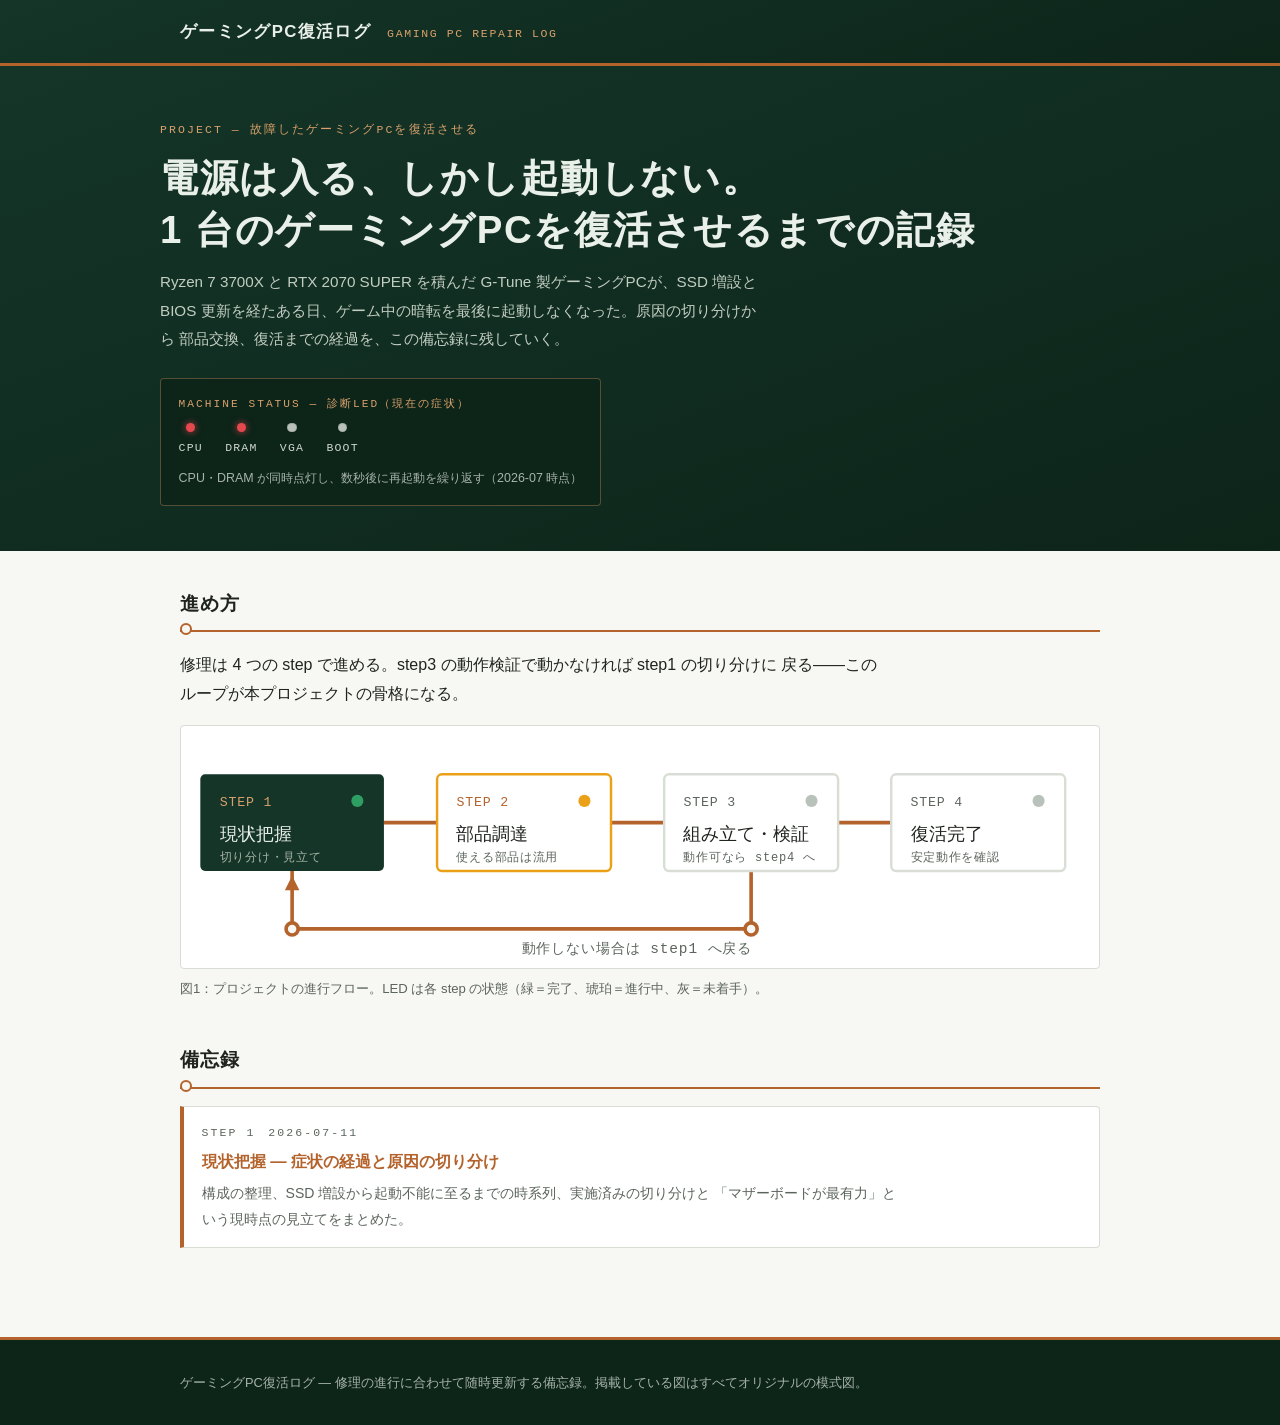
==== docs/site/index.html @ 760cc9f0 "プロジェクト初期化と step1（現状把握）の備忘録を作成 project.txt の手順を適用し、step1 として docs/ の 2 文書から現状を整理。 備忘録サイト docs/site/ の" ====
<!DOCTYPE html>
<html lang="ja">
<head>
<meta charset="UTF-8">
<meta name="viewport" content="width=device-width, initial-scale=1">
<title>ゲーミングPC復活ログ</title>
<meta name="description" content="故障したゲーミングPC（Ryzen 7 3700X / RTX 2070 SUPER）を復活させるまでの修理備忘録">
<link rel="stylesheet" href="style.css">
</head>
<body>

<header class="site-header">
  <div class="site-header__inner">
    <p class="site-header__title"><a href="index.html">ゲーミングPC復活ログ</a></p>
    <span class="site-header__tag">GAMING PC REPAIR LOG</span>
  </div>
</header>

<section class="hero">
  <div class="hero__inner">
    <p class="silk silk--onboard">PROJECT — 故障したゲーミングPCを復活させる</p>
    <h1 class="hero__title">電源は入る、しかし起動しない。<br>1 台のゲーミングPCを復活させるまでの記録</h1>
    <p class="hero__lead">
      Ryzen 7 3700X と RTX 2070 SUPER を積んだ G-Tune 製ゲーミングPCが、SSD 増設と
      BIOS 更新を経たある日、ゲーム中の暗転を最後に起動しなくなった。原因の切り分けから
      部品交換、復活までの経過を、この備忘録に残していく。
    </p>
    <div class="status-board">
      <p class="status-board__title">MACHINE STATUS — 診断LED（現在の症状）</p>
      <ul class="status-board__leds">
        <li><span class="led led--red led--cycle" aria-hidden="true"></span>CPU</li>
        <li><span class="led led--red led--cycle" aria-hidden="true"></span>DRAM</li>
        <li><span class="led" aria-hidden="true"></span>VGA</li>
        <li><span class="led" aria-hidden="true"></span>BOOT</li>
      </ul>
      <p class="status-board__note">CPU・DRAM が同時点灯し、数秒後に再起動を繰り返す（2026-07 時点）</p>
    </div>
  </div>
</section>

<main class="main">

  <section class="section">
    <h2 class="section__heading">進め方</h2>
    <p>
      修理は 4 つの step で進める。step3 の動作検証で動かなければ step1 の切り分けに
      戻る——このループが本プロジェクトの骨格になる。
    </p>
    <figure class="figure">
      <svg viewBox="0 0 760 200" role="img" aria-label="step1 現状把握 → step2 部品調達 → step3 組み立て・検証 → step4 復活完了。step3 で動作しない場合は step1 に戻る">
        <!-- 銅配線（step 間の接続） -->
        <g stroke="#b4632c" stroke-width="3" fill="none">
          <line x1="168" y1="80" x2="212" y2="80"/>
          <line x1="356" y1="80" x2="400" y2="80"/>
          <line x1="544" y1="80" x2="588" y2="80"/>
          <!-- 戻り配線：step3 → step1（90°曲げの基板配線風） -->
          <polyline points="472,120 472,168 92,168 92,120"/>
        </g>
        <!-- ヴィア（配線の端子） -->
        <g fill="#f7f7f3" stroke="#b4632c" stroke-width="3">
          <circle cx="472" cy="168" r="5"/>
          <circle cx="92" cy="168" r="5"/>
        </g>
        <!-- 戻りの矢印 -->
        <path d="M 92 124 L 86 136 L 98 136 Z" fill="#b4632c"/>
        <text x="282" y="188" class="svg-silk" font-size="12" fill="#5c655d">動作しない場合は step1 へ戻る</text>

        <!-- step ノード -->
        <g>
          <rect x="16" y="40" width="152" height="80" rx="4" fill="#143528"/>
          <text x="32" y="66" class="svg-silk" font-size="11" fill="#d9a06b">STEP 1</text>
          <circle cx="146" cy="62" r="5" fill="#2f9e63"/>
          <text x="32" y="94" font-size="15" fill="#e9efe9">現状把握</text>
          <text x="32" y="112" class="svg-silk" font-size="10" fill="#a7b4a7">切り分け・見立て</text>
        </g>
        <g>
          <rect x="212" y="40" width="144" height="80" rx="4" fill="#ffffff" stroke="#eba117" stroke-width="2"/>
          <text x="228" y="66" class="svg-silk" font-size="11" fill="#b4632c">STEP 2</text>
          <circle cx="334" cy="62" r="5" fill="#eba117"/>
          <text x="228" y="94" font-size="15" fill="#20241f">部品調達</text>
          <text x="228" y="112" class="svg-silk" font-size="10" fill="#5c655d">使える部品は流用</text>
        </g>
        <g>
          <rect x="400" y="40" width="144" height="80" rx="4" fill="#ffffff" stroke="#d8ddd5" stroke-width="2"/>
          <text x="416" y="66" class="svg-silk" font-size="11" fill="#5c655d">STEP 3</text>
          <circle cx="522" cy="62" r="5" fill="#b9c2ba"/>
          <text x="416" y="94" font-size="15" fill="#20241f">組み立て・検証</text>
          <text x="416" y="112" class="svg-silk" font-size="10" fill="#5c655d">動作可なら step4 へ</text>
        </g>
        <g>
          <rect x="588" y="40" width="144" height="80" rx="4" fill="#ffffff" stroke="#d8ddd5" stroke-width="2"/>
          <text x="604" y="66" class="svg-silk" font-size="11" fill="#5c655d">STEP 4</text>
          <circle cx="710" cy="62" r="5" fill="#b9c2ba"/>
          <text x="604" y="94" font-size="15" fill="#20241f">復活完了</text>
          <text x="604" y="112" class="svg-silk" font-size="10" fill="#5c655d">安定動作を確認</text>
        </g>
      </svg>
      <figcaption>
        図1：プロジェクトの進行フロー。LED は各 step の状態（緑＝完了、琥珀＝進行中、灰＝未着手）。
      </figcaption>
    </figure>
  </section>

  <section class="section">
    <h2 class="section__heading">備忘録</h2>
    <ul class="doc-list">
      <li class="doc-card">
        <div class="doc-card__meta">
          <span class="silk">STEP 1</span>
          <span class="silk">2026-07-11</span>
        </div>
        <h3 class="doc-card__title"><a href="step1-current-status.html">現状把握 — 症状の経過と原因の切り分け</a></h3>
        <p class="doc-card__desc">
          構成の整理、SSD 増設から起動不能に至るまでの時系列、実施済みの切り分けと
          「マザーボードが最有力」という現時点の見立てをまとめた。
        </p>
      </li>
    </ul>
  </section>

</main>

<footer class="site-footer">
  <div class="site-footer__inner">
    <p>ゲーミングPC復活ログ — 修理の進行に合わせて随時更新する備忘録。掲載している図はすべてオリジナルの模式図。</p>
  </div>
</footer>

</body>
</html>
---- docs/site/style.css ----
/* ==========================================================================
   ゲーミングPC復活ログ 共通スタイル
   モチーフ：マザーボード基板（基板緑・銅配線・シルク印刷ラベル・診断LED）
   外部アセットなし（ローカル file:// でも GitHub Pages でも動作する）
   ========================================================================== */

:root {
  /* パレット */
  --board: #143528;        /* 基板緑（ヘッダー・フッター） */
  --board-deep: #0d2419;   /* 基板緑の陰 */
  --copper: #b4632c;       /* 銅配線（アクセント・リンク） */
  --copper-soft: #d9a06b;  /* 銅の淡色（基板上の配線） */
  --paper: #f7f7f3;        /* 地の紙（冷白） */
  --panel: #ffffff;        /* パネル面 */
  --ink: #20241f;          /* 墨 */
  --ink-soft: #5c655d;     /* 補足文字 */
  --line: #d8ddd5;         /* 罫線 */
  --led-red: #e5484d;      /* LED：異常・容疑大 */
  --led-amber: #eba117;    /* LED：注意・容疑中 */
  --led-green: #2f9e63;    /* LED：正常・シロ */
  --led-off: #b9c2ba;      /* LED：消灯・未検証 */

  --font-body: "Hiragino Kaku Gothic ProN", "Hiragino Sans", "Yu Gothic Medium",
               "Yu Gothic", Meiryo, sans-serif;
  --font-mono: ui-monospace, "Cascadia Mono", Consolas, "Courier New", monospace;
}

* { box-sizing: border-box; }

html { -webkit-text-size-adjust: 100%; }

body {
  margin: 0;
  background: var(--paper);
  color: var(--ink);
  font-family: var(--font-body);
  font-size: 16px;
  line-height: 1.85;
}

a { color: var(--copper); text-decoration-thickness: 1px; text-underline-offset: 3px; }
a:hover { color: var(--board); }
:focus-visible { outline: 2px solid var(--copper); outline-offset: 2px; }

/* --------------------------------------------------------------------------
   ヘッダー（基板面）
   -------------------------------------------------------------------------- */

.site-header {
  background: linear-gradient(160deg, var(--board), var(--board-deep));
  color: #e9efe9;
  border-bottom: 3px solid var(--copper);
}

.site-header__inner {
  max-width: 60rem;
  margin: 0 auto;
  padding: 1rem 1.25rem;
  display: flex;
  flex-wrap: wrap;
  align-items: baseline;
  gap: 0.25rem 1rem;
}

.site-header__title {
  margin: 0;
  font-size: 1.05rem;
  font-weight: 700;
  letter-spacing: 0.08em;
}

.site-header__title a { color: inherit; text-decoration: none; }

.site-header__tag {
  font-family: var(--font-mono);
  font-size: 0.72rem;
  letter-spacing: 0.14em;
  color: var(--copper-soft);
}

/* --------------------------------------------------------------------------
   シルク印刷風ラベル（eyebrow）・メタ表記
   -------------------------------------------------------------------------- */

.silk {
  font-family: var(--font-mono);
  font-size: 0.72rem;
  letter-spacing: 0.18em;
  color: var(--ink-soft);
  text-transform: uppercase;
}

.silk--onboard { color: var(--copper-soft); }

/* --------------------------------------------------------------------------
   診断LED（シグネチャ要素）
   -------------------------------------------------------------------------- */

.led {
  display: inline-block;
  width: 0.62em;
  height: 0.62em;
  border-radius: 50%;
  background: var(--led-off);
  box-shadow: inset 0 0 0 1px rgb(0 0 0 / 12%);
  vertical-align: 0.05em;
}

.led--red   { background: var(--led-red);   box-shadow: 0 0 6px 1px rgb(229 72 77 / 55%); }
.led--amber { background: var(--led-amber); box-shadow: 0 0 6px 1px rgb(235 161 23 / 50%); }
.led--green { background: var(--led-green); box-shadow: 0 0 6px 1px rgb(47 158 99 / 45%); }

/* 症状の再現：数秒点灯 → 短く消灯（再起動ループ）。CPU・DRAM は同時点灯 */
@keyframes led-reboot-cycle {
  0%, 78% { opacity: 1; }
  84%, 96% { opacity: 0.18; }
  100% { opacity: 1; }
}

.led--cycle { animation: led-reboot-cycle 4.5s steps(1, end) infinite; }

@media (prefers-reduced-motion: reduce) {
  .led--cycle { animation: none; }
}

/* 機体ステータスパネル（ヒーロー内） */
.status-board {
  background: var(--board-deep);
  border: 1px solid rgb(217 160 107 / 35%);
  border-radius: 4px;
  padding: 0.9rem 1.1rem;
  display: inline-block;
}

.status-board__title {
  margin: 0 0 0.5rem;
  font-family: var(--font-mono);
  font-size: 0.7rem;
  letter-spacing: 0.18em;
  color: var(--copper-soft);
}

.status-board__leds {
  display: flex;
  gap: 1.4rem;
  margin: 0;
  padding: 0;
  list-style: none;
}

.status-board__leds li {
  display: flex;
  flex-direction: column;
  align-items: center;
  gap: 0.3rem;
  font-family: var(--font-mono);
  font-size: 0.72rem;
  letter-spacing: 0.1em;
  color: #cfd8cf;
}

.status-board__leds .led { width: 0.8em; height: 0.8em; }

.status-board__note {
  margin: 0.6rem 0 0;
  font-size: 0.78rem;
  color: #a7b4a7;
}

/* --------------------------------------------------------------------------
   ヒーロー
   -------------------------------------------------------------------------- */

.hero {
  background: linear-gradient(160deg, var(--board), var(--board-deep));
  color: #e9efe9;
  padding: 2.6rem 1.25rem 2.8rem;
}

.hero__inner { max-width: 60rem; margin: 0 auto; }

.hero__title {
  margin: 0.4rem 0 0.8rem;
  font-size: clamp(1.6rem, 4.5vw, 2.4rem);
  font-weight: 700;
  letter-spacing: 0.04em;
  line-height: 1.35;
}

.hero__lead {
  max-width: 38rem;
  margin: 0 0 1.6rem;
  font-size: 0.95rem;
  color: #c3cec3;
}

/* --------------------------------------------------------------------------
   本文レイアウト
   -------------------------------------------------------------------------- */

.main { max-width: 60rem; margin: 0 auto; padding: 2.2rem 1.25rem 3rem; }

.section { margin: 0 0 2.6rem; }

/* 見出し：銅配線の下線＋ヴィア（端子）ドット */
.section__heading {
  position: relative;
  margin: 0 0 1.1rem;
  padding-bottom: 0.55rem;
  font-size: 1.2rem;
  letter-spacing: 0.05em;
  border-bottom: 2px solid var(--copper);
}

.section__heading::after {
  content: "";
  position: absolute;
  left: 0;
  bottom: -5px;
  width: 8px;
  height: 8px;
  border-radius: 50%;
  background: var(--paper);
  border: 2px solid var(--copper);
}

.section p { max-width: 44rem; }

.note {
  max-width: 44rem;
  padding: 0.7rem 1rem;
  border-left: 3px solid var(--led-amber);
  background: #fdf6e7;
  border-radius: 0 3px 3px 0;
  font-size: 0.9rem;
}

/* --------------------------------------------------------------------------
   仕様テーブル（スペックシート風）
   -------------------------------------------------------------------------- */

.spec-table {
  width: 100%;
  max-width: 44rem;
  border-collapse: collapse;
  background: var(--panel);
  border: 1px solid var(--line);
  font-size: 0.92rem;
}

.spec-table th,
.spec-table td { padding: 0.55rem 0.9rem; border-bottom: 1px solid var(--line); text-align: left; }

.spec-table tr:last-child th,
.spec-table tr:last-child td { border-bottom: none; }

.spec-table th {
  width: 11rem;
  font-family: var(--font-mono);
  font-size: 0.78rem;
  letter-spacing: 0.08em;
  font-weight: 600;
  color: var(--ink-soft);
  background: #f0f2ee;
}

/* --------------------------------------------------------------------------
   タイムライン（経過）：LED 状態付き
   -------------------------------------------------------------------------- */

.timeline { list-style: none; margin: 0; padding: 0; max-width: 44rem; counter-reset: tl; }

.timeline li {
  counter-increment: tl;
  position: relative;
  padding: 0.65rem 0.9rem 0.65rem 3.1rem;
  background: var(--panel);
  border: 1px solid var(--line);
  border-top: none;
}

.timeline li:first-child { border-top: 1px solid var(--line); }

.timeline li::before {
  content: counter(tl, decimal-leading-zero);
  position: absolute;
  left: 0.85rem;
  top: 0.75rem;
  font-family: var(--font-mono);
  font-size: 0.75rem;
  color: var(--ink-soft);
}

.timeline .led { margin-right: 0.45rem; }

.timeline__state {
  font-family: var(--font-mono);
  font-size: 0.72rem;
  letter-spacing: 0.1em;
  margin-right: 0.5rem;
  color: var(--ink-soft);
}

/* --------------------------------------------------------------------------
   チェックリスト・容疑度リスト
   -------------------------------------------------------------------------- */

.check-list,
.suspect-list { list-style: none; margin: 0; padding: 0; max-width: 44rem; }

.check-list li,
.suspect-list li {
  display: flex;
  align-items: baseline;
  gap: 0.6rem;
  padding: 0.45rem 0;
  border-bottom: 1px dashed var(--line);
}

.suspect-list .silk { min-width: 6.5rem; }

/* --------------------------------------------------------------------------
   図版
   -------------------------------------------------------------------------- */

.figure { margin: 0; max-width: 100%; }

.figure svg { display: block; width: 100%; height: auto; background: var(--panel); border: 1px solid var(--line); border-radius: 4px; }

.figure figcaption {
  margin-top: 0.5rem;
  font-size: 0.82rem;
  color: var(--ink-soft);
}

/* SVG 内で使う共通クラス */
.svg-silk { font-family: var(--font-mono); letter-spacing: 0.06em; }

/* --------------------------------------------------------------------------
   備忘録一覧（index）
   -------------------------------------------------------------------------- */

.doc-list { list-style: none; margin: 0; padding: 0; display: grid; gap: 0.9rem; }

.doc-card {
  background: var(--panel);
  border: 1px solid var(--line);
  border-left: 4px solid var(--copper);
  border-radius: 0 4px 4px 0;
  padding: 0.9rem 1.1rem;
}

.doc-card__meta { display: flex; flex-wrap: wrap; gap: 0.8rem; margin-bottom: 0.2rem; }

.doc-card__title { margin: 0 0 0.25rem; font-size: 1.02rem; }

.doc-card__title a { text-decoration: none; }
.doc-card__title a:hover { text-decoration: underline; }

.doc-card__desc { margin: 0; font-size: 0.88rem; color: var(--ink-soft); }

/* --------------------------------------------------------------------------
   前後ナビ・フッター
   -------------------------------------------------------------------------- */

.page-nav {
  display: flex;
  justify-content: space-between;
  gap: 1rem;
  max-width: 44rem;
  margin-top: 2.5rem;
  padding-top: 1rem;
  border-top: 1px solid var(--line);
  font-size: 0.9rem;
}

.site-footer {
  background: var(--board-deep);
  color: #a7b4a7;
  border-top: 3px solid var(--copper);
  font-size: 0.8rem;
}

.site-footer__inner { max-width: 60rem; margin: 0 auto; padding: 1.1rem 1.25rem; }

@media (max-width: 40rem) {
  .status-board__leds { gap: 1rem; }
  .spec-table th { width: 8.5rem; }
}
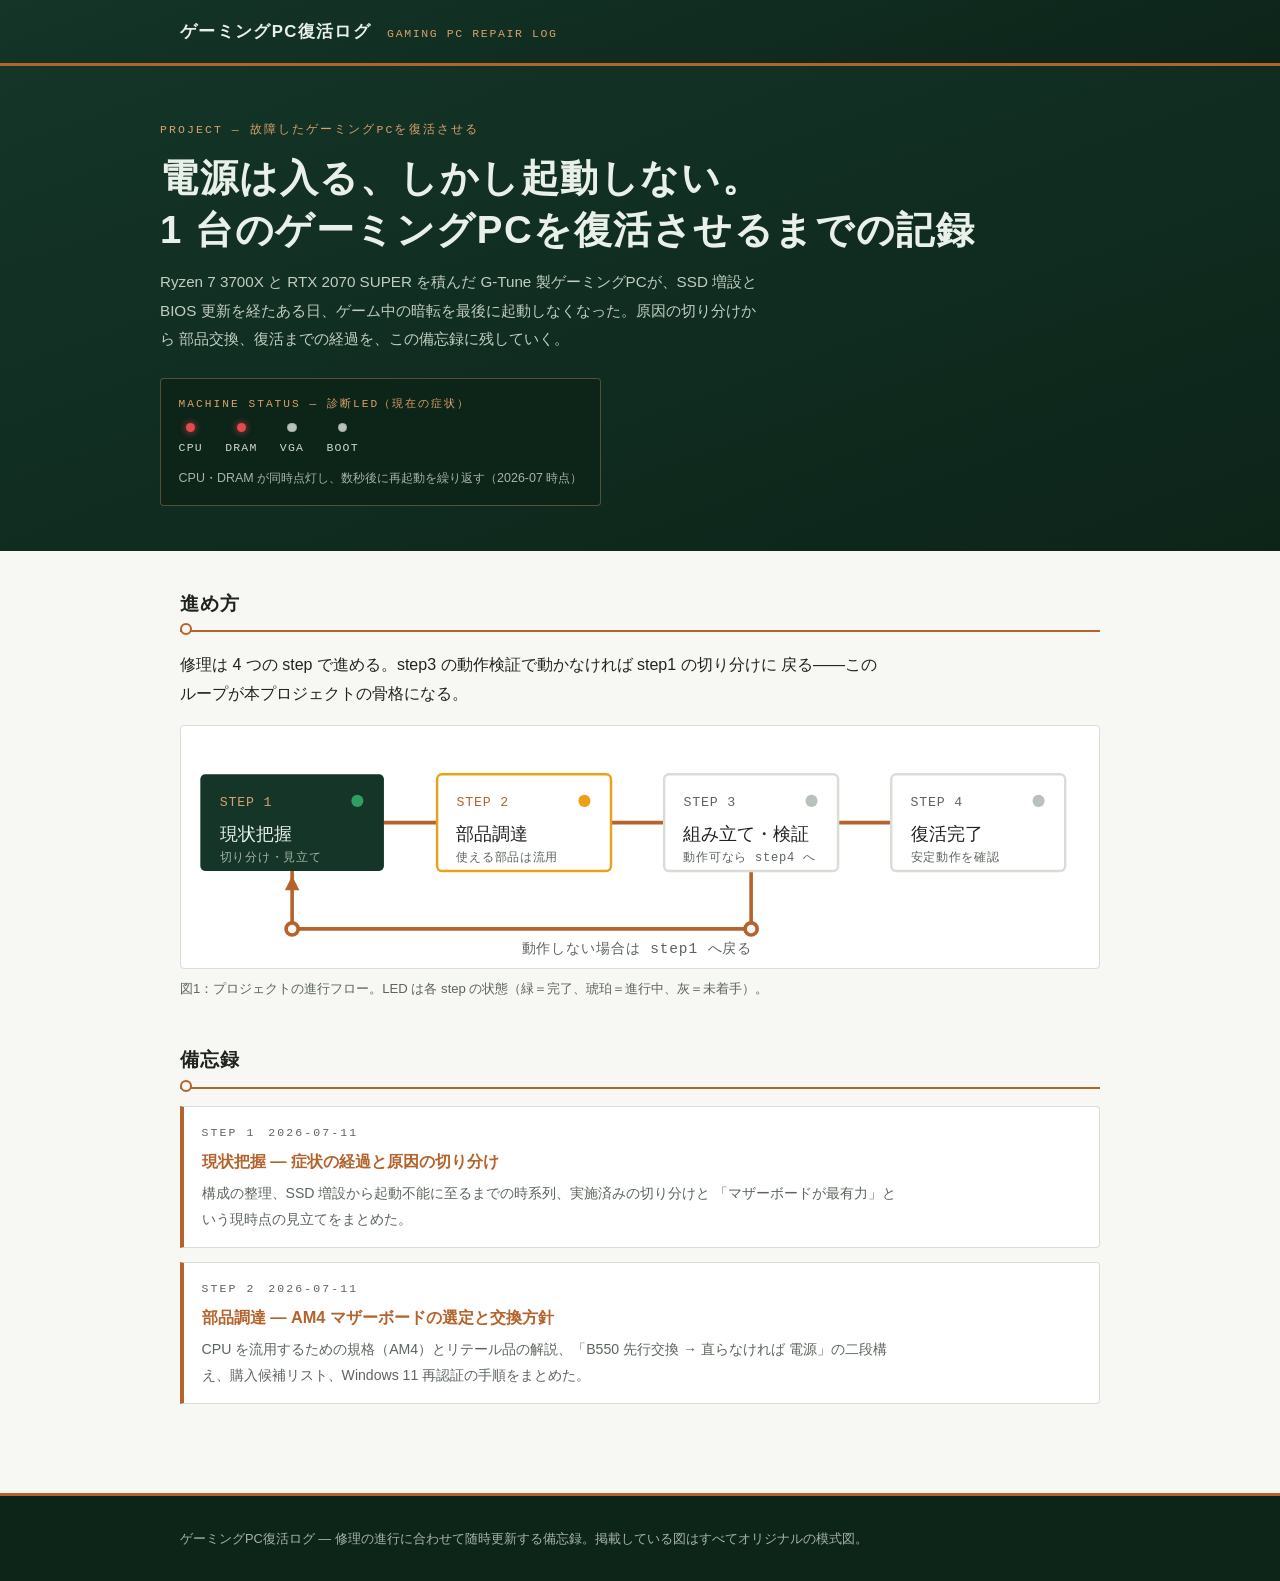
==== commit ba6752bf: "step1 の追加切り分け結果を反映し、step2（部品調達）の備忘録を追加 追加の切り分け（CPU クーラー着脱・ソケット目視で異常なし、グリス未再塗布のまま 仮組み、予備部品なしで電源の事前切り分" ====
--- a/docs/site/index.html
+++ b/docs/site/index.html
@@ -115,6 +115,17 @@
           「マザーボードが最有力」という現時点の見立てをまとめた。
         </p>
       </li>
+      <li class="doc-card">
+        <div class="doc-card__meta">
+          <span class="silk">STEP 2</span>
+          <span class="silk">2026-07-11</span>
+        </div>
+        <h3 class="doc-card__title"><a href="step2-parts-procurement.html">部品調達 — AM4 マザーボードの選定と交換方針</a></h3>
+        <p class="doc-card__desc">
+          CPU を流用するための規格（AM4）とリテール品の解説、「B550 先行交換 → 直らなければ
+          電源」の二段構え、購入候補リスト、Windows 11 再認証の手順をまとめた。
+        </p>
+      </li>
     </ul>
   </section>
 
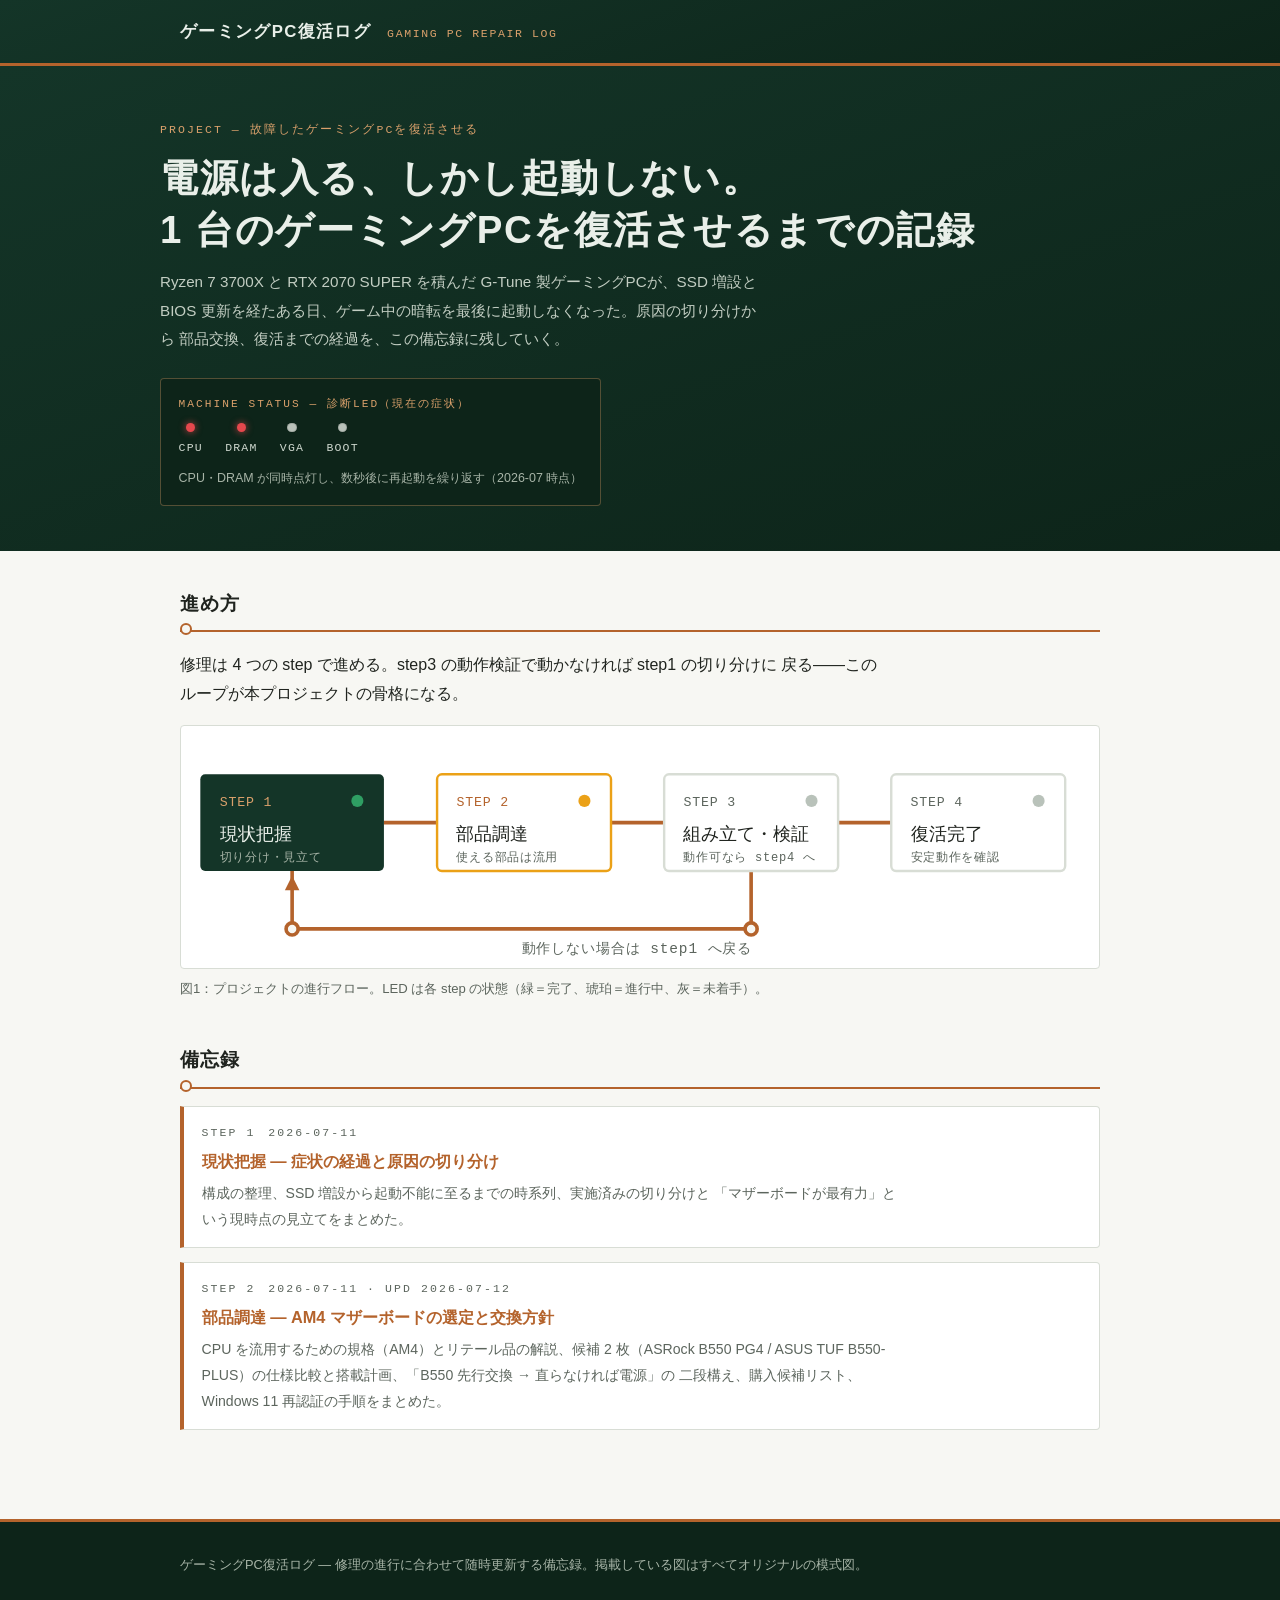
==== commit 97e33416: "step2: マザーボード候補 2 枚の比較と搭載計画を追記、第一候補を TUF GAMING B550-PLUS に確定 - 比較表（PCIe x1 / M.2 構成と冷却 / USB-C / LA" ====
--- a/docs/site/index.html
+++ b/docs/site/index.html
@@ -118,12 +118,13 @@
       <li class="doc-card">
         <div class="doc-card__meta">
           <span class="silk">STEP 2</span>
-          <span class="silk">2026-07-11</span>
+          <span class="silk">2026-07-11 · UPD 2026-07-12</span>
         </div>
         <h3 class="doc-card__title"><a href="step2-parts-procurement.html">部品調達 — AM4 マザーボードの選定と交換方針</a></h3>
         <p class="doc-card__desc">
-          CPU を流用するための規格（AM4）とリテール品の解説、「B550 先行交換 → 直らなければ
-          電源」の二段構え、購入候補リスト、Windows 11 再認証の手順をまとめた。
+          CPU を流用するための規格（AM4）とリテール品の解説、候補 2 枚（ASRock B550 PG4 /
+          ASUS TUF B550-PLUS）の仕様比較と搭載計画、「B550 先行交換 → 直らなければ電源」の
+          二段構え、購入候補リスト、Windows 11 再認証の手順をまとめた。
         </p>
       </li>
     </ul>
--- a/docs/site/style.css
+++ b/docs/site/style.css
@@ -264,6 +264,15 @@
   background: #f0f2ee;
 }
 
+/* 比較テーブル（3 列）：狭い画面では横スクロールで逃がす */
+.table-scroll { max-width: 44rem; overflow-x: auto; }
+.table-scroll .spec-table { min-width: 42rem; }
+
+.spec-table--compare th { width: auto; }
+.spec-table--compare tbody th { width: 9.5rem; }
+.spec-table--compare td { vertical-align: top; }
+.spec-table--compare .win { color: var(--led-green); font-weight: 700; }
+
 /* --------------------------------------------------------------------------
    タイムライン（経過）：LED 状態付き
    -------------------------------------------------------------------------- */
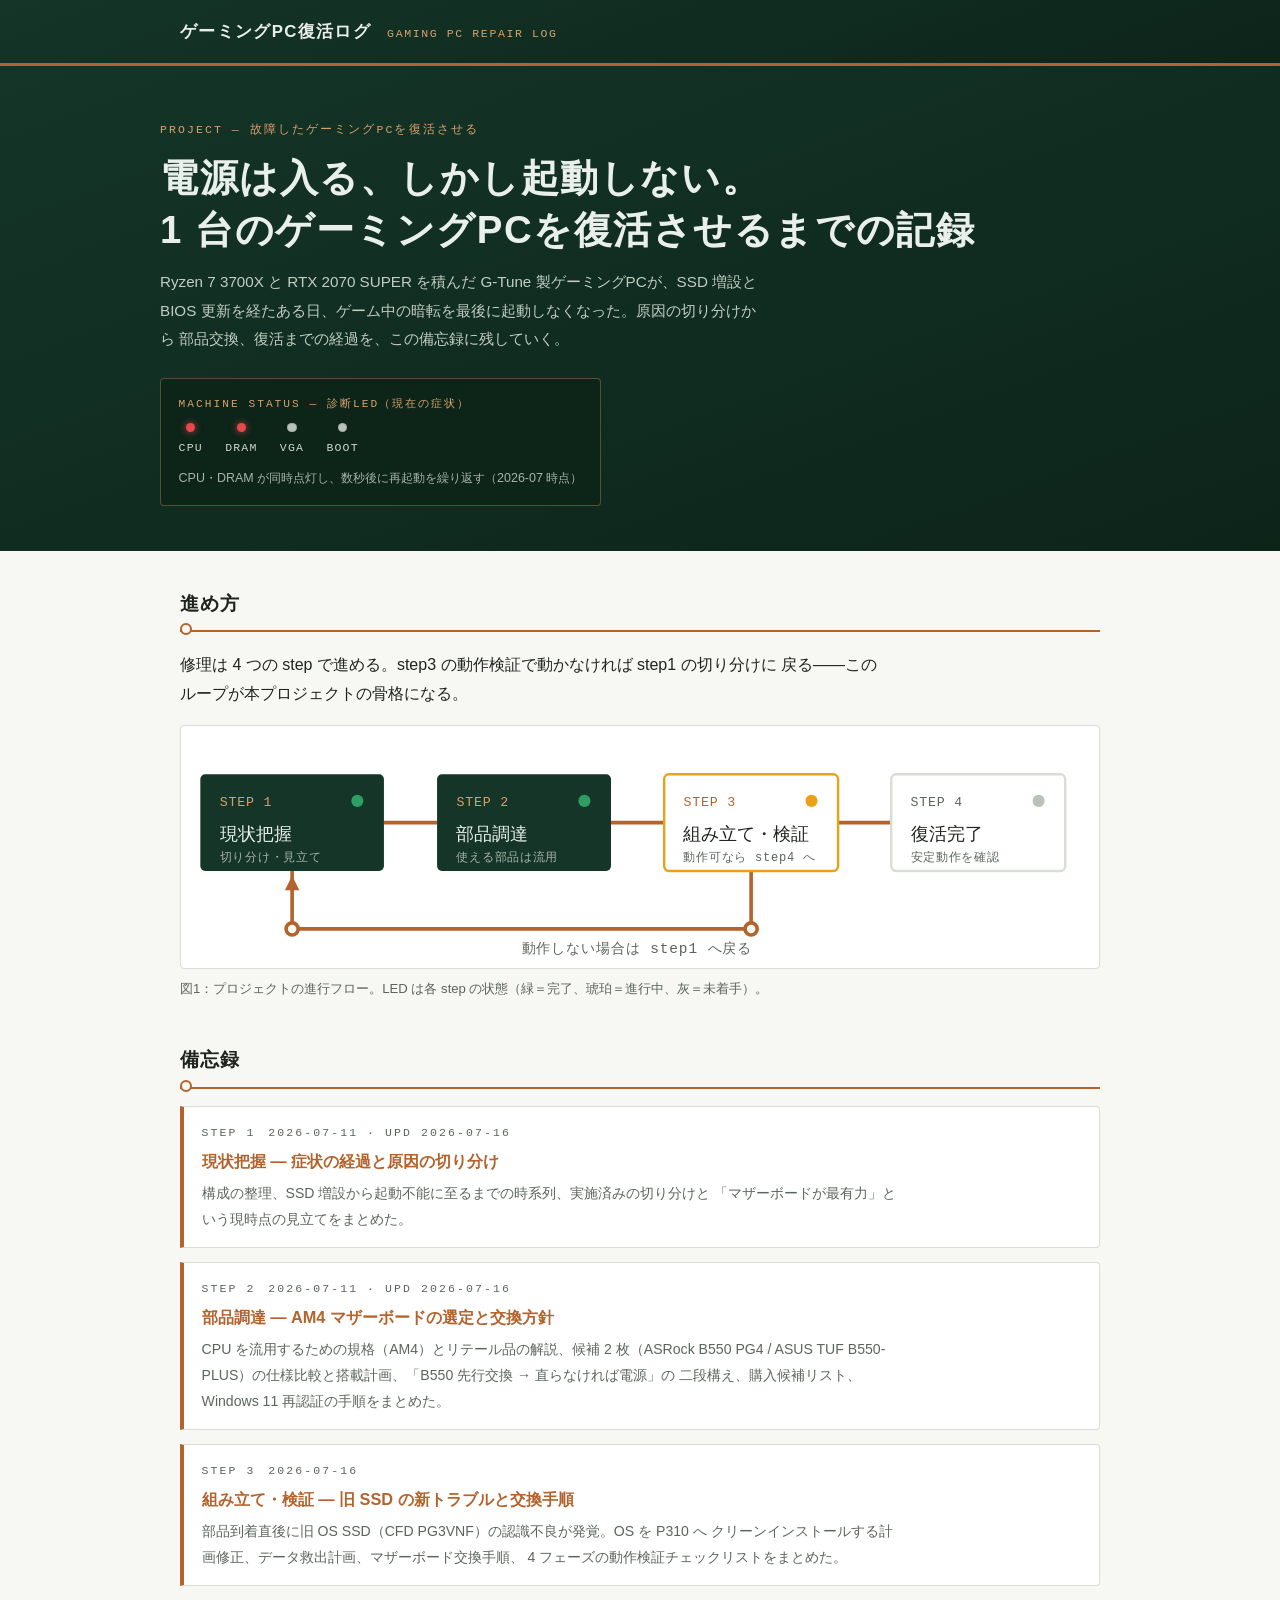
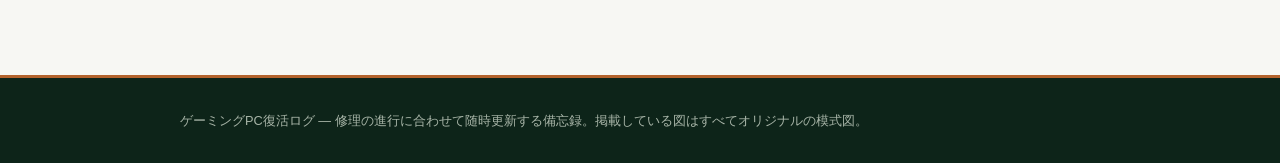
==== commit 578a2aae: "step1/step2/index: SSD 不調の追記・購入完了・step3 への導線を反映 - step1: 経過タイムラインに旧 OS SSD の不調発覚を追記、切り分けマップに注釈、   見立" ====
--- a/docs/site/index.html
+++ b/docs/site/index.html
@@ -74,16 +74,16 @@
           <text x="32" y="112" class="svg-silk" font-size="10" fill="#a7b4a7">切り分け・見立て</text>
         </g>
         <g>
-          <rect x="212" y="40" width="144" height="80" rx="4" fill="#ffffff" stroke="#eba117" stroke-width="2"/>
-          <text x="228" y="66" class="svg-silk" font-size="11" fill="#b4632c">STEP 2</text>
-          <circle cx="334" cy="62" r="5" fill="#eba117"/>
-          <text x="228" y="94" font-size="15" fill="#20241f">部品調達</text>
-          <text x="228" y="112" class="svg-silk" font-size="10" fill="#5c655d">使える部品は流用</text>
+          <rect x="212" y="40" width="144" height="80" rx="4" fill="#143528"/>
+          <text x="228" y="66" class="svg-silk" font-size="11" fill="#d9a06b">STEP 2</text>
+          <circle cx="334" cy="62" r="5" fill="#2f9e63"/>
+          <text x="228" y="94" font-size="15" fill="#e9efe9">部品調達</text>
+          <text x="228" y="112" class="svg-silk" font-size="10" fill="#a7b4a7">使える部品は流用</text>
         </g>
         <g>
-          <rect x="400" y="40" width="144" height="80" rx="4" fill="#ffffff" stroke="#d8ddd5" stroke-width="2"/>
-          <text x="416" y="66" class="svg-silk" font-size="11" fill="#5c655d">STEP 3</text>
-          <circle cx="522" cy="62" r="5" fill="#b9c2ba"/>
+          <rect x="400" y="40" width="144" height="80" rx="4" fill="#ffffff" stroke="#eba117" stroke-width="2"/>
+          <text x="416" y="66" class="svg-silk" font-size="11" fill="#b4632c">STEP 3</text>
+          <circle cx="522" cy="62" r="5" fill="#eba117"/>
           <text x="416" y="94" font-size="15" fill="#20241f">組み立て・検証</text>
           <text x="416" y="112" class="svg-silk" font-size="10" fill="#5c655d">動作可なら step4 へ</text>
         </g>
@@ -107,7 +107,7 @@
       <li class="doc-card">
         <div class="doc-card__meta">
           <span class="silk">STEP 1</span>
-          <span class="silk">2026-07-11</span>
+          <span class="silk">2026-07-11 · UPD 2026-07-16</span>
         </div>
         <h3 class="doc-card__title"><a href="step1-current-status.html">現状把握 — 症状の経過と原因の切り分け</a></h3>
         <p class="doc-card__desc">
@@ -118,13 +118,25 @@
       <li class="doc-card">
         <div class="doc-card__meta">
           <span class="silk">STEP 2</span>
-          <span class="silk">2026-07-11 · UPD 2026-07-12</span>
+          <span class="silk">2026-07-11 · UPD 2026-07-16</span>
         </div>
         <h3 class="doc-card__title"><a href="step2-parts-procurement.html">部品調達 — AM4 マザーボードの選定と交換方針</a></h3>
         <p class="doc-card__desc">
           CPU を流用するための規格（AM4）とリテール品の解説、候補 2 枚（ASRock B550 PG4 /
           ASUS TUF B550-PLUS）の仕様比較と搭載計画、「B550 先行交換 → 直らなければ電源」の
           二段構え、購入候補リスト、Windows 11 再認証の手順をまとめた。
+        </p>
+      </li>
+      <li class="doc-card">
+        <div class="doc-card__meta">
+          <span class="silk">STEP 3</span>
+          <span class="silk">2026-07-16</span>
+        </div>
+        <h3 class="doc-card__title"><a href="step3-assembly-verification.html">組み立て・検証 — 旧 SSD の新トラブルと交換手順</a></h3>
+        <p class="doc-card__desc">
+          部品到着直後に旧 OS SSD（CFD PG3VNF）の認識不良が発覚。OS を P310 へ
+          クリーンインストールする計画修正、データ救出計画、マザーボード交換手順、
+          4 フェーズの動作検証チェックリストをまとめた。
         </p>
       </li>
     </ul>
--- a/docs/site/style.css
+++ b/docs/site/style.css
@@ -336,6 +336,16 @@
 
 .figure svg { display: block; width: 100%; height: auto; background: var(--panel); border: 1px solid var(--line); border-radius: 4px; }
 
+/* 写真・スクリーンショット（本文幅に合わせて縮小表示） */
+.figure img {
+  display: block;
+  width: 100%;
+  max-width: 44rem;
+  height: auto;
+  border: 1px solid var(--line);
+  border-radius: 4px;
+}
+
 .figure figcaption {
   margin-top: 0.5rem;
   font-size: 0.82rem;
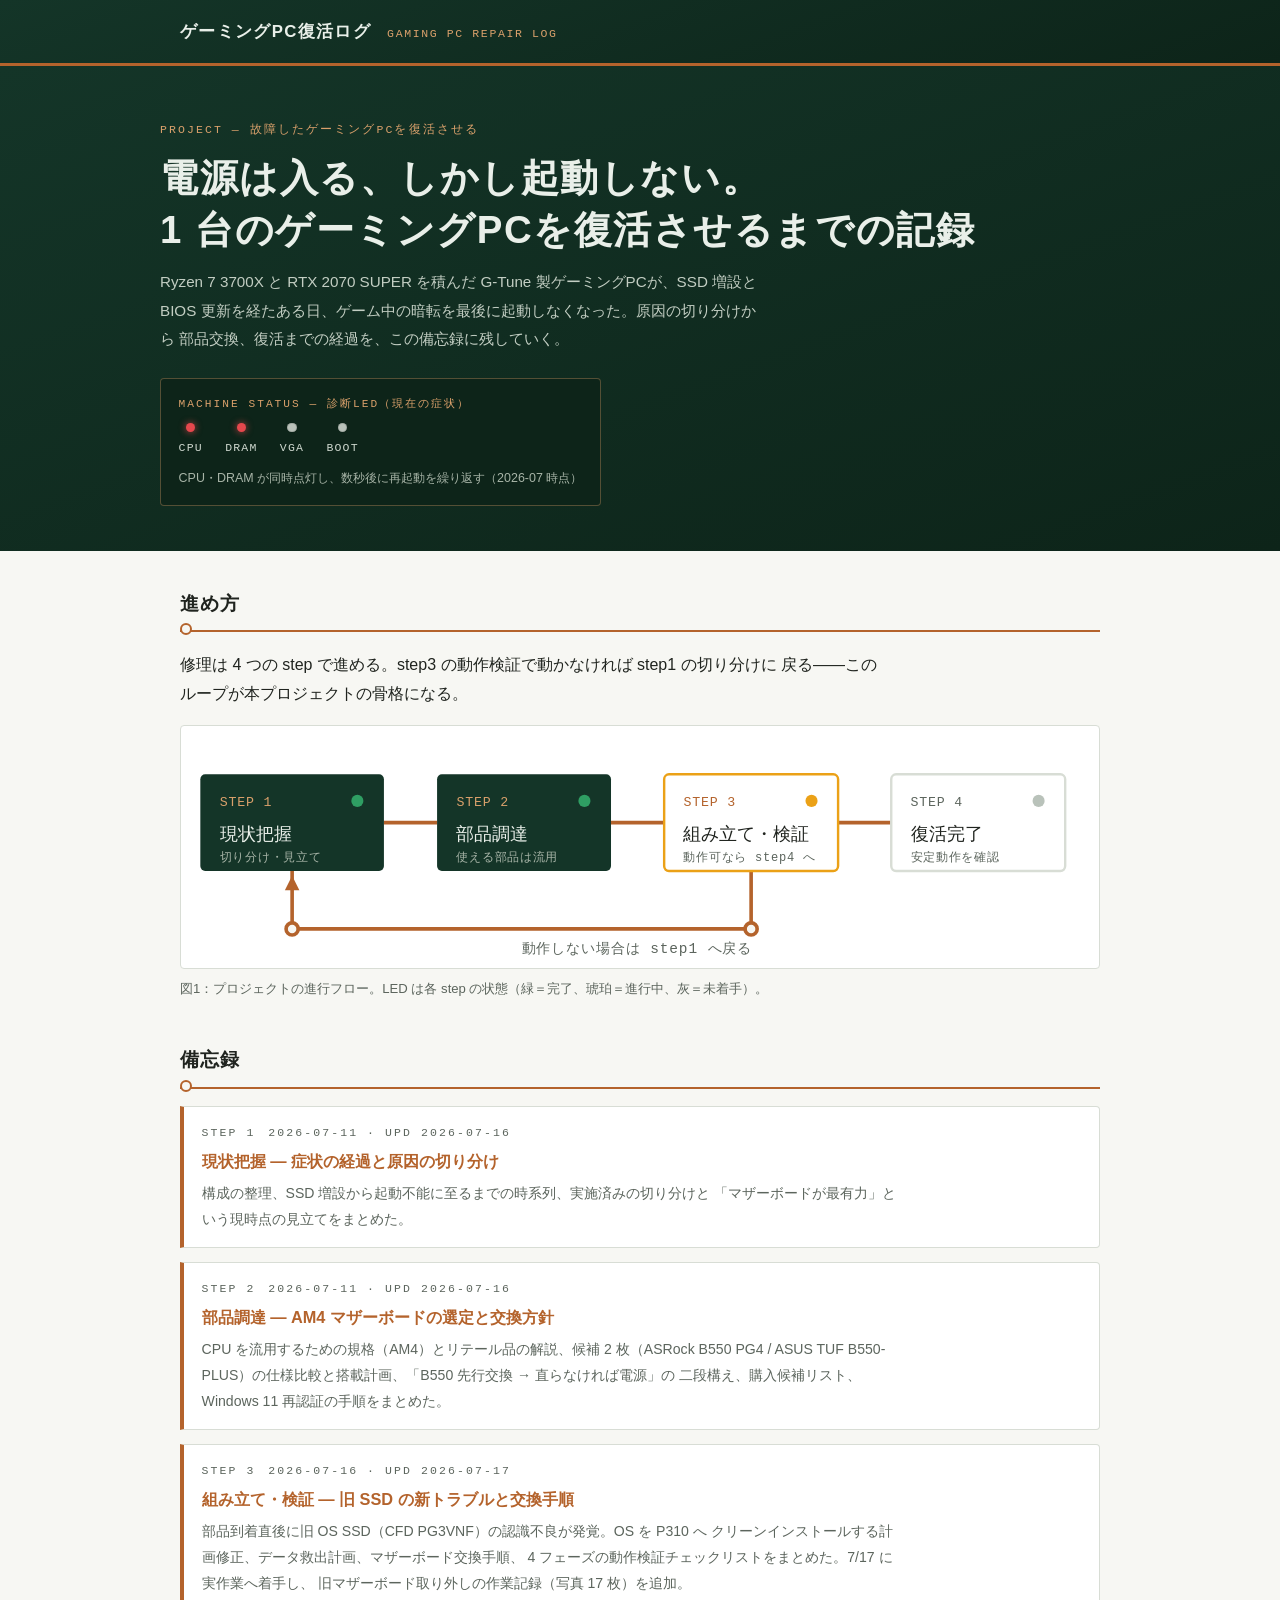
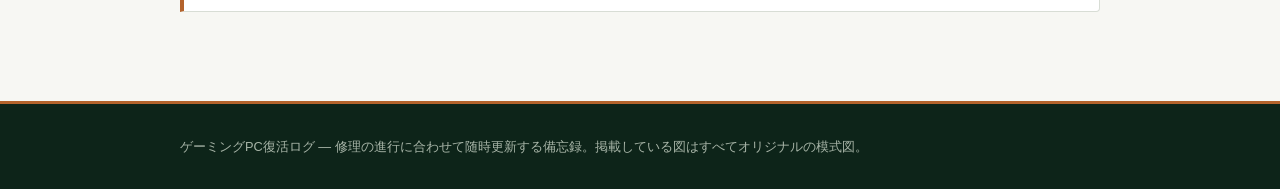
==== commit 62b73f42: "step3: 作業記録①（旧マザーボード取り外し・2026-07-17）を写真 17 枚付きで追加 - 取り外し作業の時系列と気づきを step3 ページに新設（写真4〜20） - 写真は長辺 160" ====
--- a/docs/site/index.html
+++ b/docs/site/index.html
@@ -130,13 +130,14 @@
       <li class="doc-card">
         <div class="doc-card__meta">
           <span class="silk">STEP 3</span>
-          <span class="silk">2026-07-16</span>
+          <span class="silk">2026-07-16 · UPD 2026-07-17</span>
         </div>
         <h3 class="doc-card__title"><a href="step3-assembly-verification.html">組み立て・検証 — 旧 SSD の新トラブルと交換手順</a></h3>
         <p class="doc-card__desc">
           部品到着直後に旧 OS SSD（CFD PG3VNF）の認識不良が発覚。OS を P310 へ
           クリーンインストールする計画修正、データ救出計画、マザーボード交換手順、
-          4 フェーズの動作検証チェックリストをまとめた。
+          4 フェーズの動作検証チェックリストをまとめた。7/17 に実作業へ着手し、
+          旧マザーボード取り外しの作業記録（写真 17 枚）を追加。
         </p>
       </li>
     </ul>
--- a/docs/site/style.css
+++ b/docs/site/style.css
@@ -352,6 +352,20 @@
   color: var(--ink-soft);
 }
 
+/* 作業写真を 2 カラムで詰めて並べるグリッド（モバイルは 1 カラム） */
+.photo-grid {
+  display: grid;
+  grid-template-columns: repeat(2, 1fr);
+  gap: 1.1rem 1rem;
+  margin: 1rem 0;
+}
+
+.photo-grid .figure img { max-width: none; }
+
+@media (max-width: 640px) {
+  .photo-grid { grid-template-columns: 1fr; }
+}
+
 /* SVG 内で使う共通クラス */
 .svg-silk { font-family: var(--font-mono); letter-spacing: 0.06em; }
 
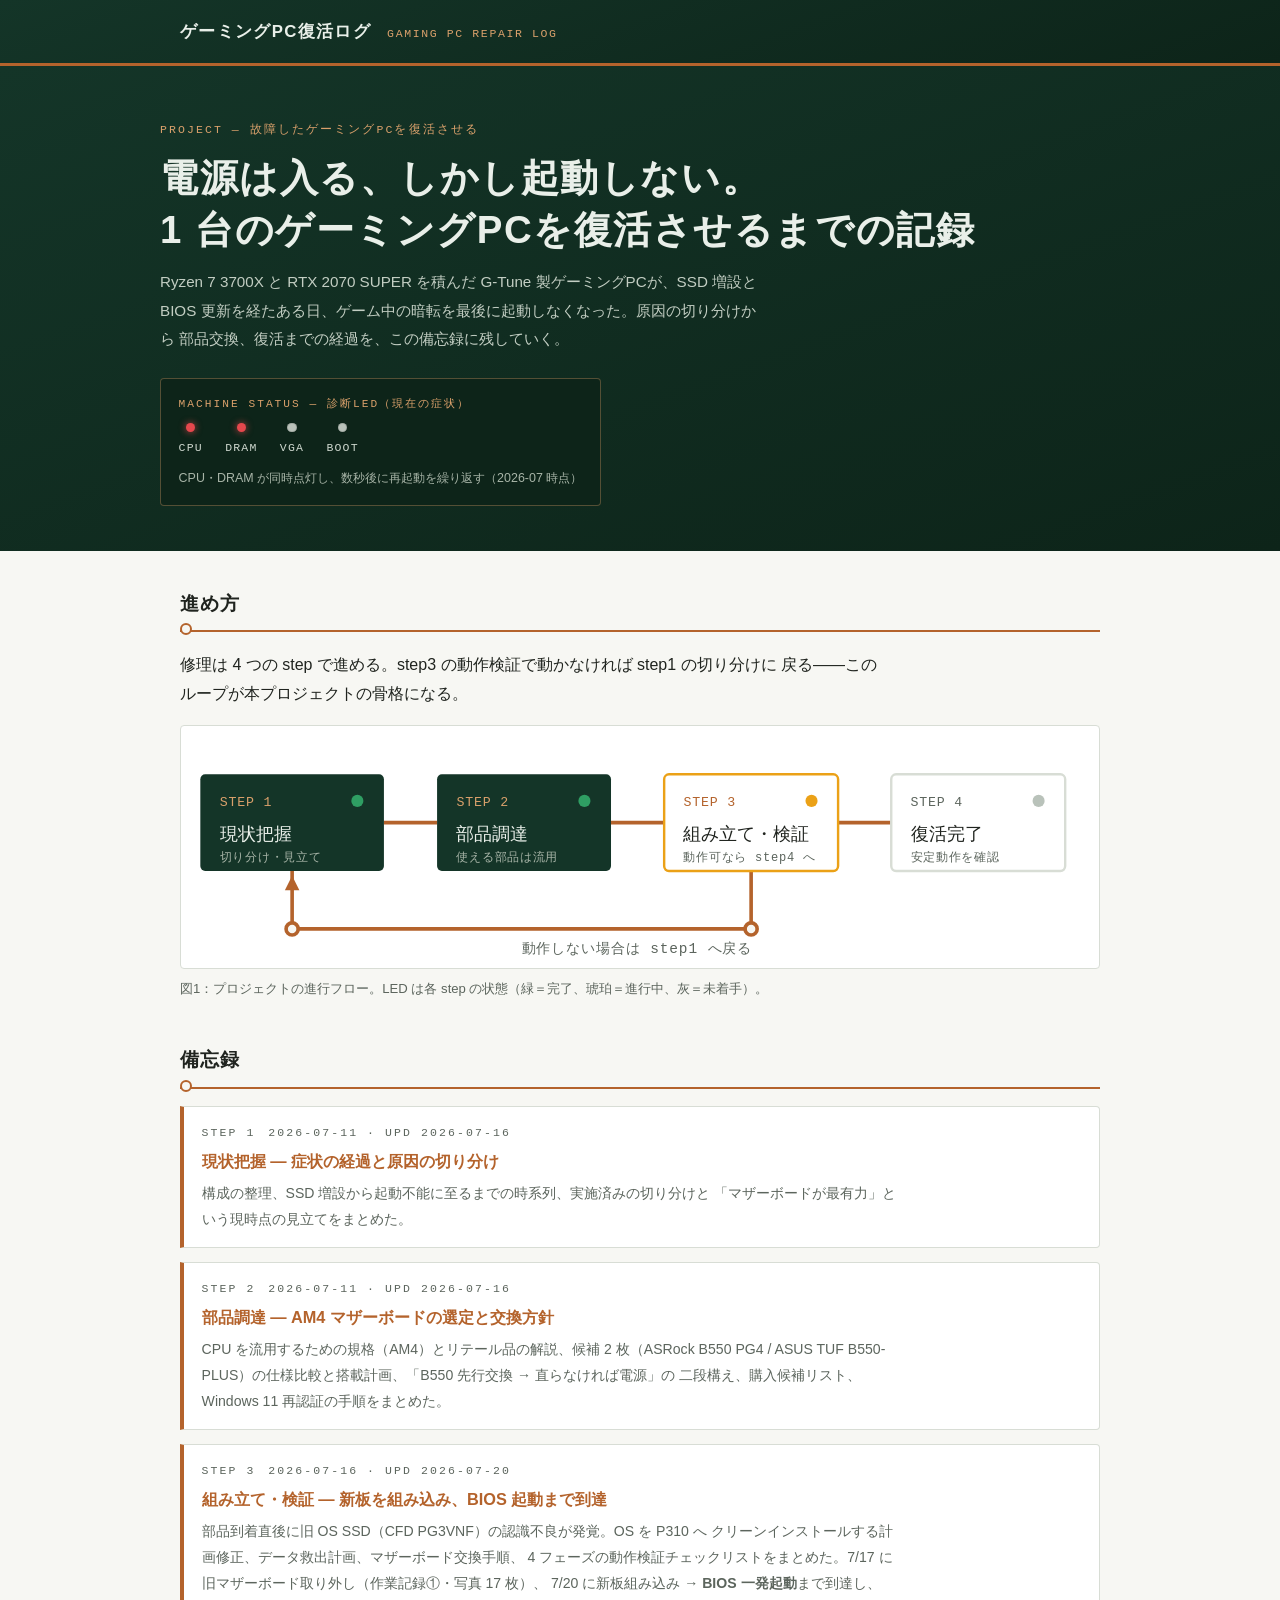
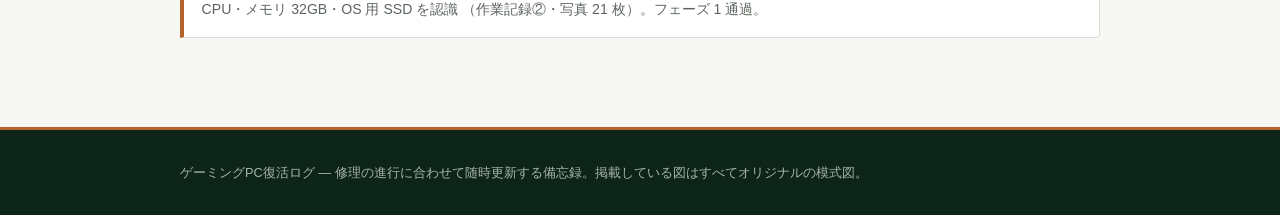
==== commit 3e15a3db: "step3: 作業記録②（新板組み込み→BIOS起動）を写真21枚付きで追加 - 2026-07-20 の新板（TUF GAMING B550-PLUS）組み込みと BIOS 一発起動を記録 - BI" ====
--- a/docs/site/index.html
+++ b/docs/site/index.html
@@ -130,14 +130,15 @@
       <li class="doc-card">
         <div class="doc-card__meta">
           <span class="silk">STEP 3</span>
-          <span class="silk">2026-07-16 · UPD 2026-07-17</span>
+          <span class="silk">2026-07-16 · UPD 2026-07-20</span>
         </div>
-        <h3 class="doc-card__title"><a href="step3-assembly-verification.html">組み立て・検証 — 旧 SSD の新トラブルと交換手順</a></h3>
+        <h3 class="doc-card__title"><a href="step3-assembly-verification.html">組み立て・検証 — 新板を組み込み、BIOS 起動まで到達</a></h3>
         <p class="doc-card__desc">
           部品到着直後に旧 OS SSD（CFD PG3VNF）の認識不良が発覚。OS を P310 へ
           クリーンインストールする計画修正、データ救出計画、マザーボード交換手順、
-          4 フェーズの動作検証チェックリストをまとめた。7/17 に実作業へ着手し、
-          旧マザーボード取り外しの作業記録（写真 17 枚）を追加。
+          4 フェーズの動作検証チェックリストをまとめた。7/17 に旧マザーボード取り外し（作業記録①・写真 17 枚）、
+          7/20 に新板組み込み → <strong>BIOS 一発起動</strong>まで到達し、CPU・メモリ 32GB・OS 用 SSD を認識
+          （作業記録②・写真 21 枚）。フェーズ 1 通過。
         </p>
       </li>
     </ul>
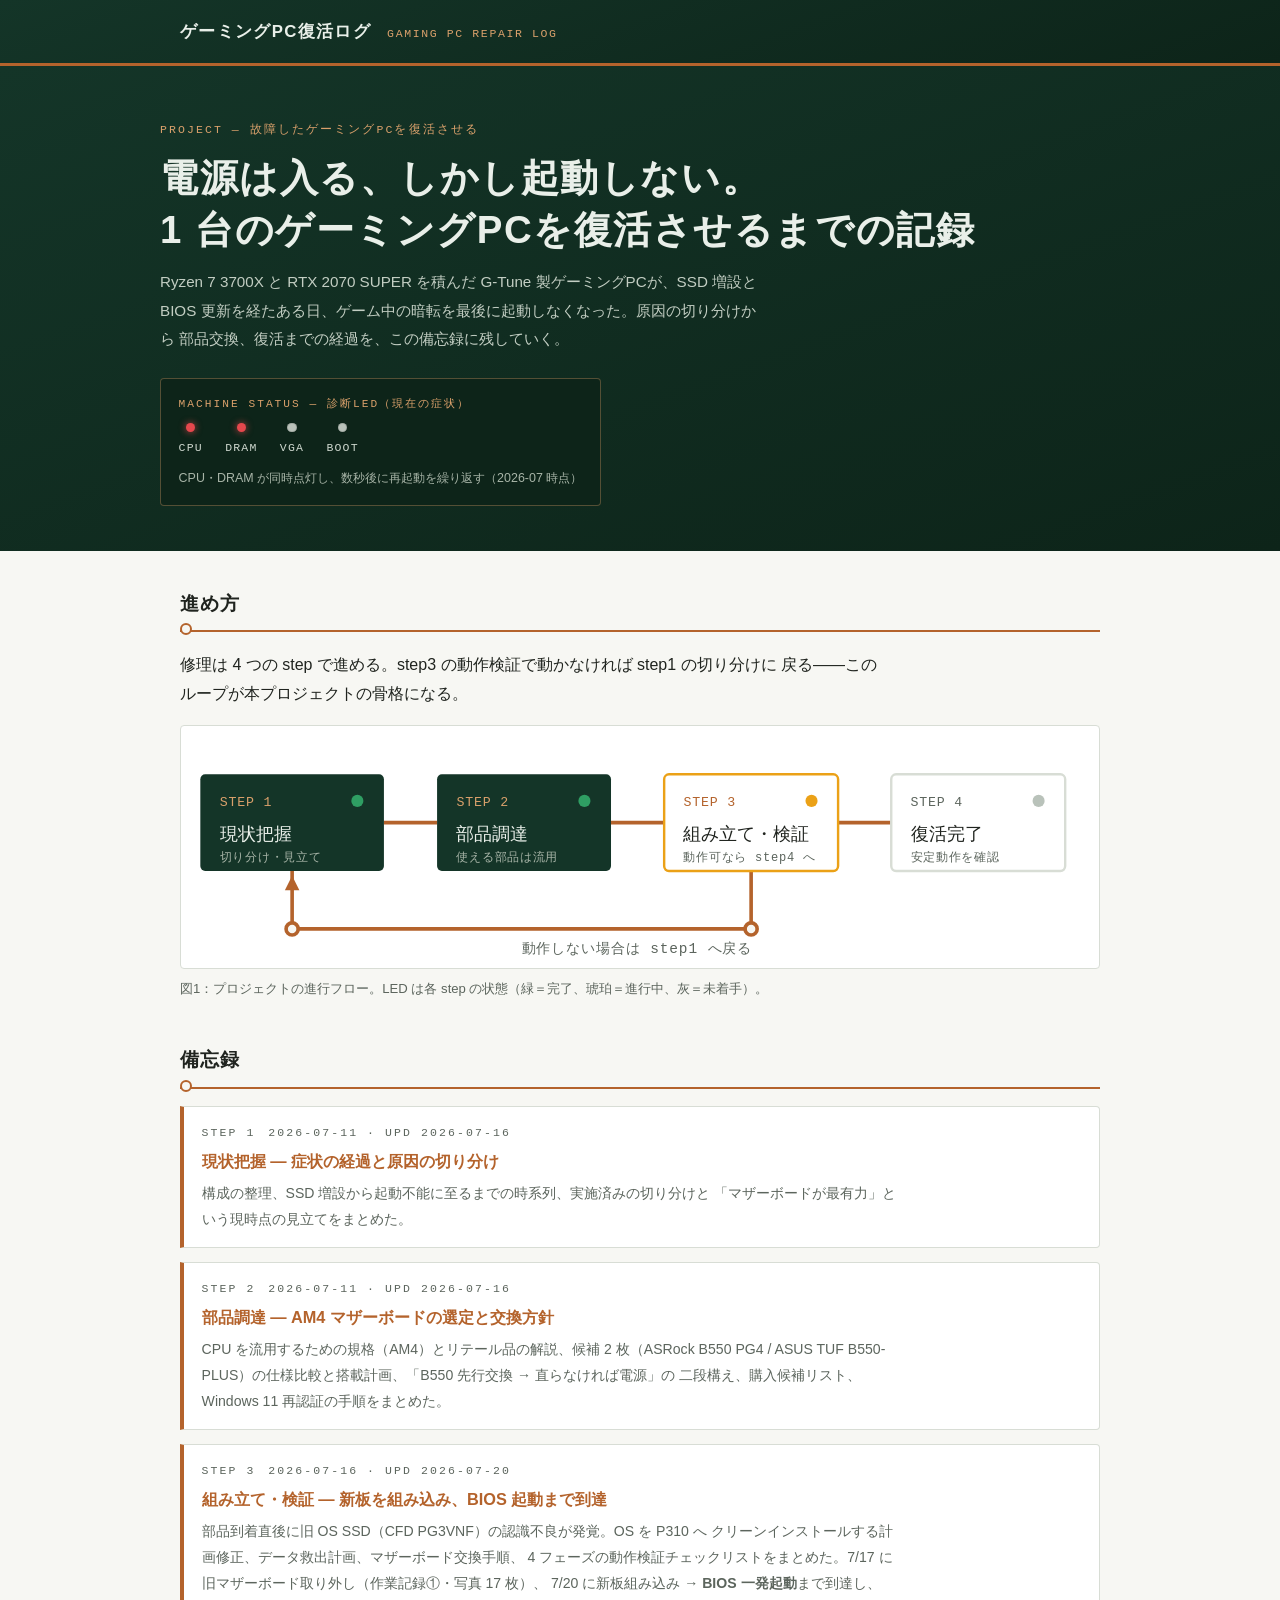
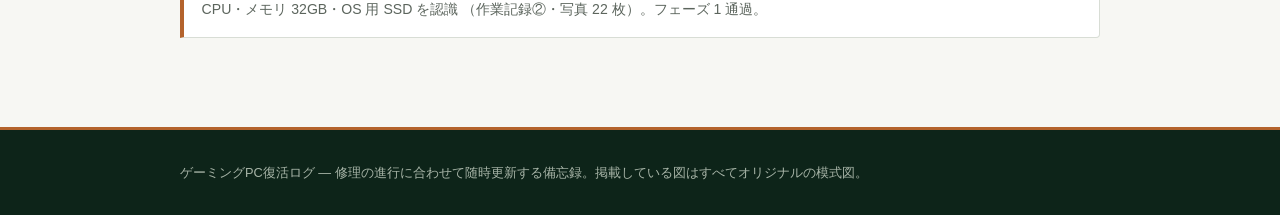
==== commit 7c6f6b07: "step3: 作業記録②に I/Oシールド装着とネジ位置を追加、旧板重複写真を整理 - I/Oシールドをケースへ装着した写真（内側）を追加 - 板固定のネジ位置写真を追加：赤丸=7か所固定・青丸=ネジ" ====
--- a/docs/site/index.html
+++ b/docs/site/index.html
@@ -138,7 +138,7 @@
           クリーンインストールする計画修正、データ救出計画、マザーボード交換手順、
           4 フェーズの動作検証チェックリストをまとめた。7/17 に旧マザーボード取り外し（作業記録①・写真 17 枚）、
           7/20 に新板組み込み → <strong>BIOS 一発起動</strong>まで到達し、CPU・メモリ 32GB・OS 用 SSD を認識
-          （作業記録②・写真 21 枚）。フェーズ 1 通過。
+          （作業記録②・写真 22 枚）。フェーズ 1 通過。
         </p>
       </li>
     </ul>
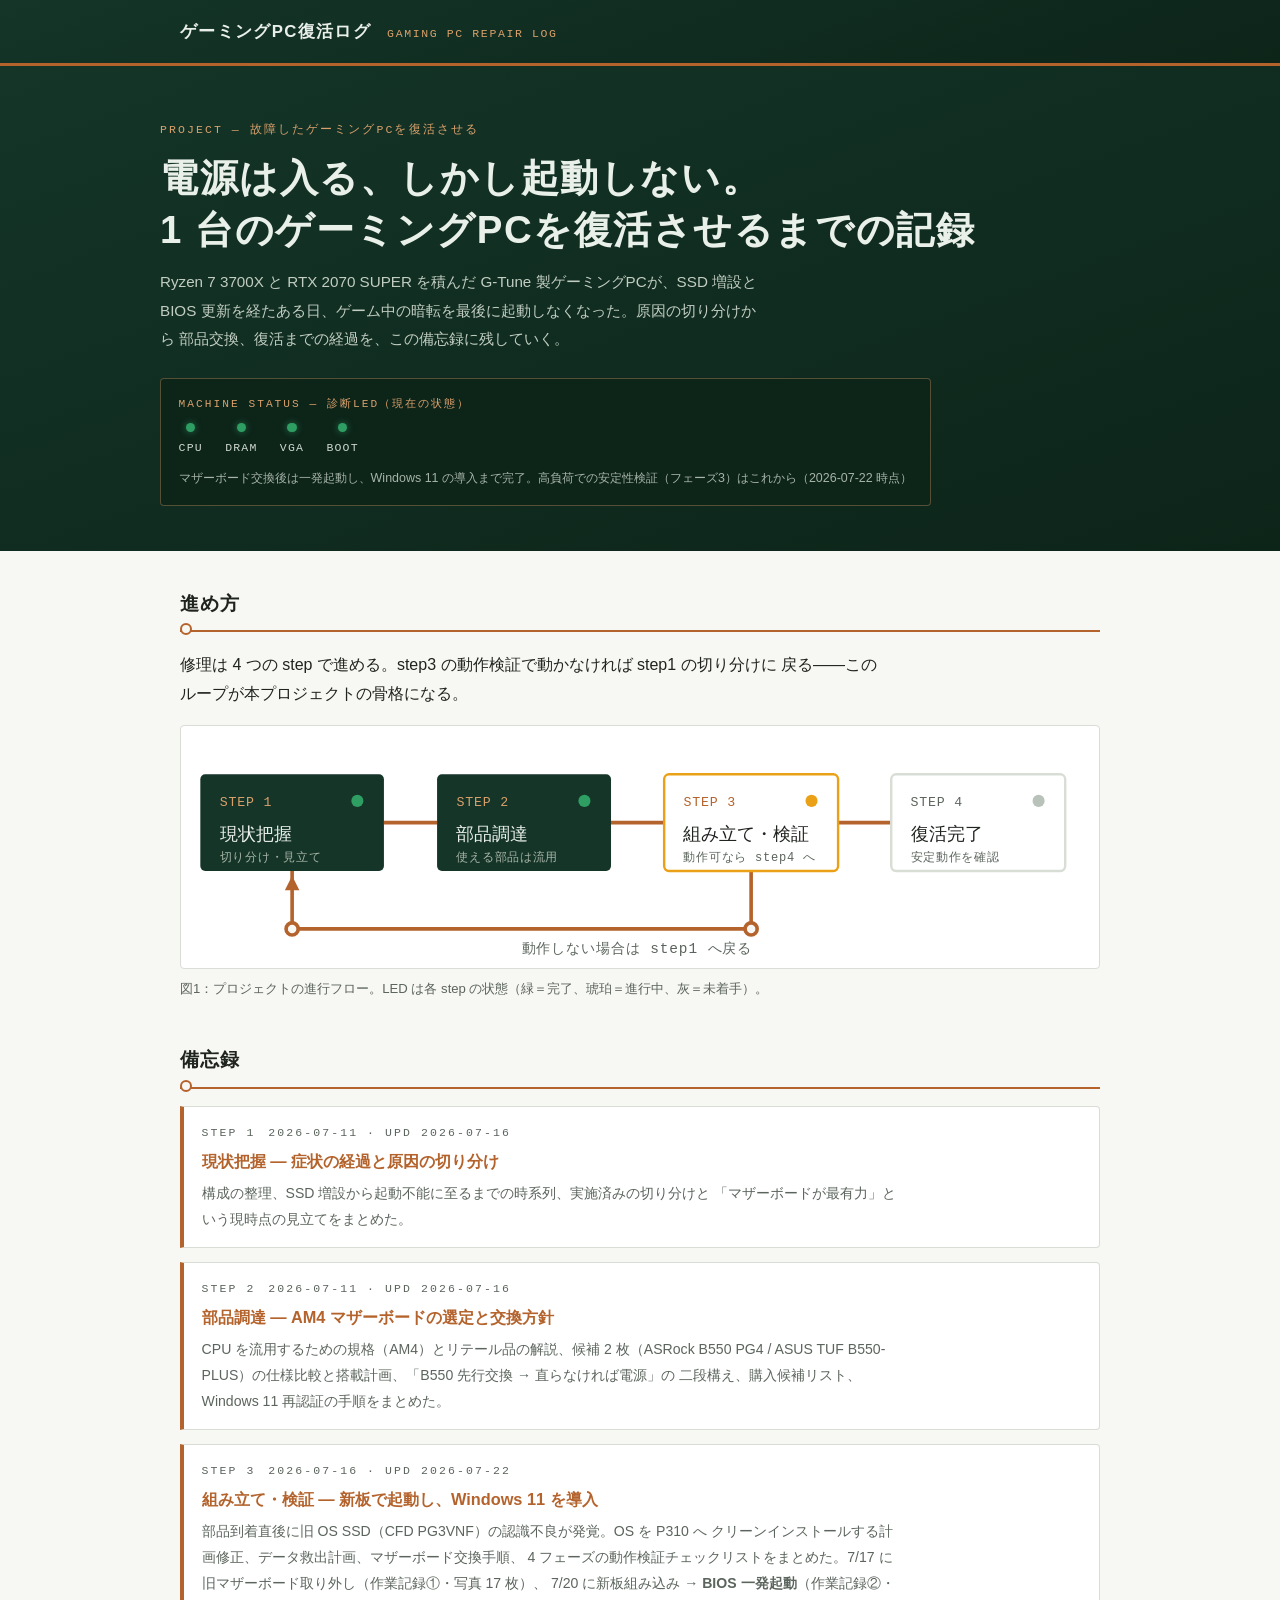
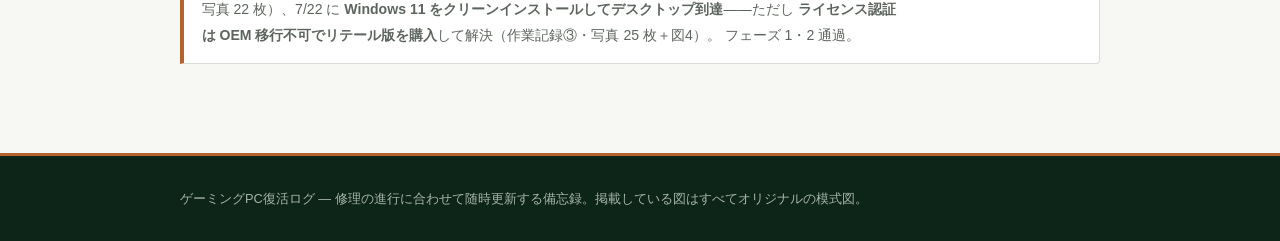
==== commit bed8dfe8: "docs: フェーズ2完了を反映しライセンス認証の記載を訂正（index・step2・CLAUDE.md） - index: 診断LEDを起動状態へ、STEP3 カードをフェーズ1・2通過へ更新 - " ====
--- a/docs/site/index.html
+++ b/docs/site/index.html
@@ -26,14 +26,14 @@
       部品交換、復活までの経過を、この備忘録に残していく。
     </p>
     <div class="status-board">
-      <p class="status-board__title">MACHINE STATUS — 診断LED（現在の症状）</p>
+      <p class="status-board__title">MACHINE STATUS — 診断LED（現在の状態）</p>
       <ul class="status-board__leds">
-        <li><span class="led led--red led--cycle" aria-hidden="true"></span>CPU</li>
-        <li><span class="led led--red led--cycle" aria-hidden="true"></span>DRAM</li>
-        <li><span class="led" aria-hidden="true"></span>VGA</li>
-        <li><span class="led" aria-hidden="true"></span>BOOT</li>
+        <li><span class="led led--green" aria-hidden="true"></span>CPU</li>
+        <li><span class="led led--green" aria-hidden="true"></span>DRAM</li>
+        <li><span class="led led--green" aria-hidden="true"></span>VGA</li>
+        <li><span class="led led--green" aria-hidden="true"></span>BOOT</li>
       </ul>
-      <p class="status-board__note">CPU・DRAM が同時点灯し、数秒後に再起動を繰り返す（2026-07 時点）</p>
+      <p class="status-board__note">マザーボード交換後は一発起動し、Windows 11 の導入まで完了。高負荷での安定性検証（フェーズ3）はこれから（2026-07-22 時点）</p>
     </div>
   </div>
 </section>
@@ -130,15 +130,17 @@
       <li class="doc-card">
         <div class="doc-card__meta">
           <span class="silk">STEP 3</span>
-          <span class="silk">2026-07-16 · UPD 2026-07-20</span>
+          <span class="silk">2026-07-16 · UPD 2026-07-22</span>
         </div>
-        <h3 class="doc-card__title"><a href="step3-assembly-verification.html">組み立て・検証 — 新板を組み込み、BIOS 起動まで到達</a></h3>
+        <h3 class="doc-card__title"><a href="step3-assembly-verification.html">組み立て・検証 — 新板で起動し、Windows 11 を導入</a></h3>
         <p class="doc-card__desc">
           部品到着直後に旧 OS SSD（CFD PG3VNF）の認識不良が発覚。OS を P310 へ
           クリーンインストールする計画修正、データ救出計画、マザーボード交換手順、
           4 フェーズの動作検証チェックリストをまとめた。7/17 に旧マザーボード取り外し（作業記録①・写真 17 枚）、
-          7/20 に新板組み込み → <strong>BIOS 一発起動</strong>まで到達し、CPU・メモリ 32GB・OS 用 SSD を認識
-          （作業記録②・写真 22 枚）。フェーズ 1 通過。
+          7/20 に新板組み込み → <strong>BIOS 一発起動</strong>（作業記録②・写真 22 枚）、7/22 に
+          <strong>Windows 11 をクリーンインストールしてデスクトップ到達</strong>——ただし
+          <strong>ライセンス認証は OEM 移行不可でリテール版を購入</strong>して解決（作業記録③・写真 25 枚＋図4）。
+          フェーズ 1・2 通過。
         </p>
       </li>
     </ul>
